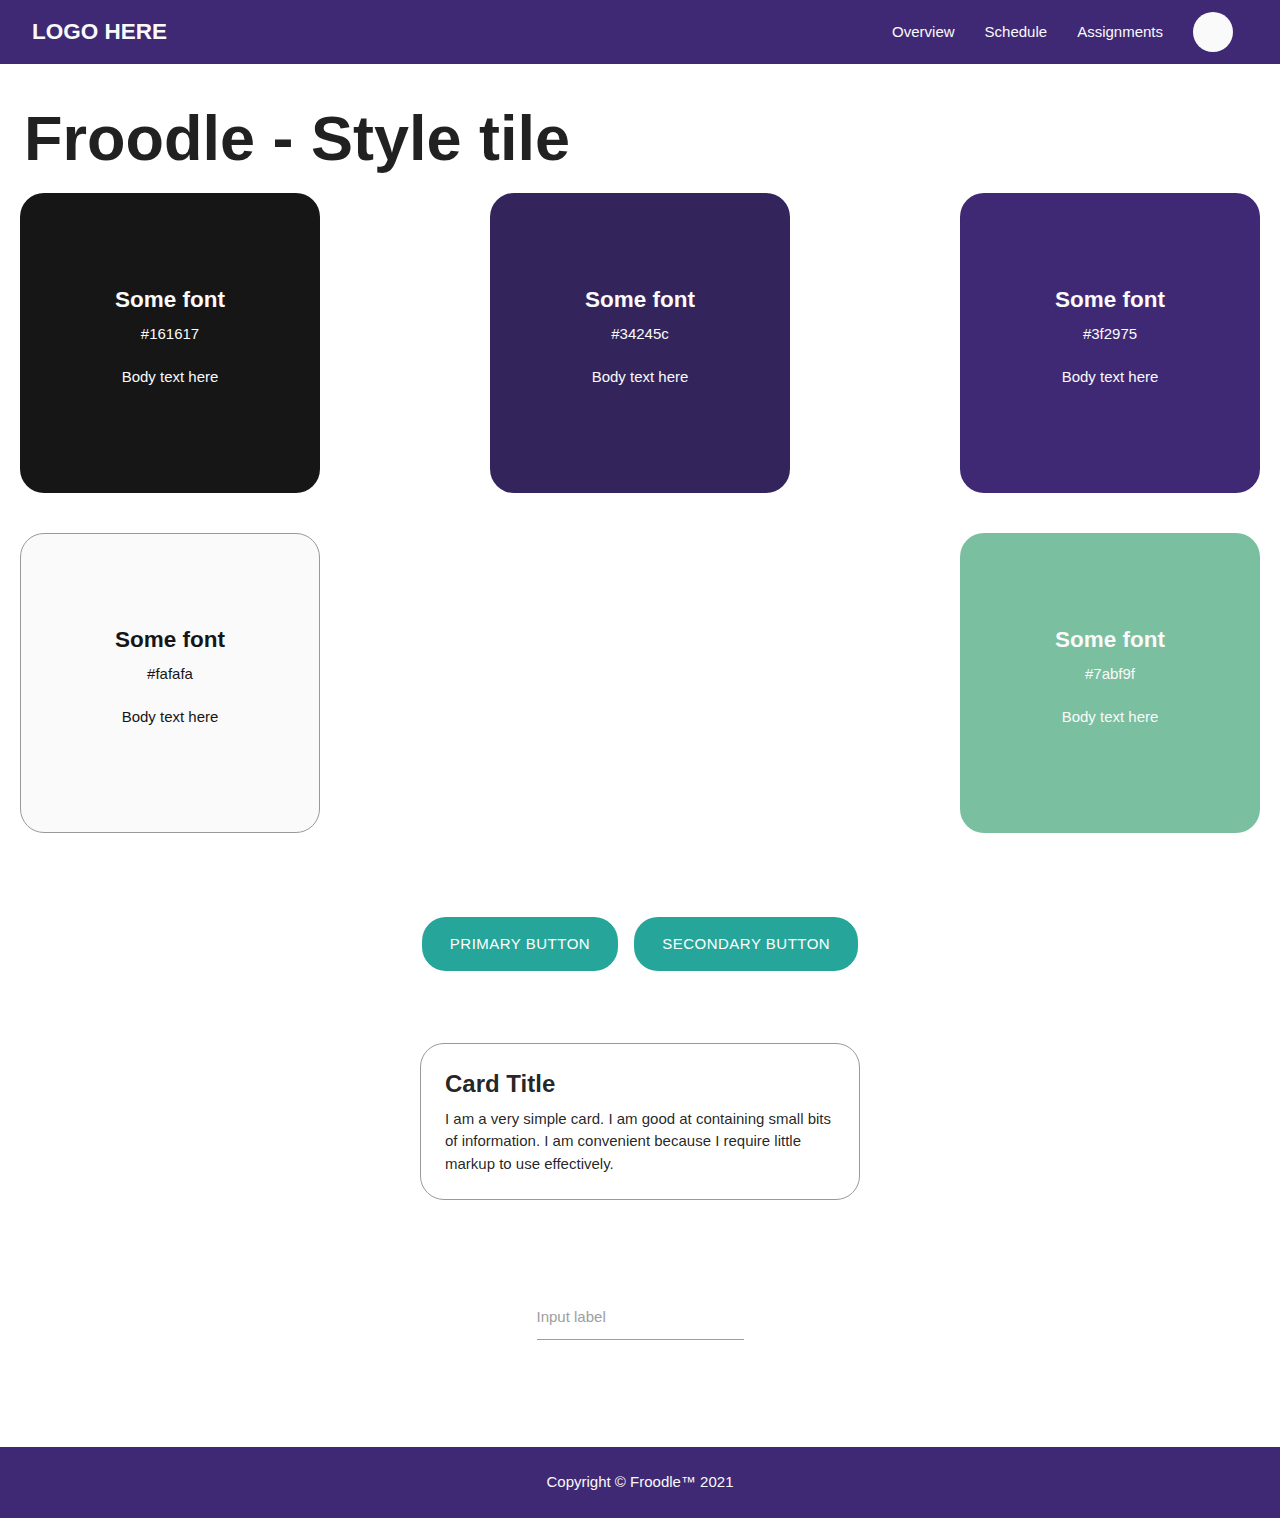
==== styletile/index.html @ 574e4dd0 "initial styletile commit" ====
<!DOCTYPE html>
<html lang="en">
	<head>
		<meta charset="UTF-8" />
		<meta http-equiv="X-UA-Compatible" content="IE=edge" />
		<meta name="viewport" content="width=device-width, initial-scale=1.0" />
		<link type="text/css" rel="stylesheet" href="css/materialize.min.css" media="screen,projection" />
		<link rel="stylesheet" href="css/style.css" />
		<title>Froodle - Style tile</title>
	</head>
	<body>
		<section id="navigation container">
			<header>
				<nav>
					<a href="#" class="nav-logo nav-logo-link"><h1>LOGO HERE</h1></a>

					<ul id="mobile-nav">
						<li>
							<div class="burgermenu-icon">
								<div class="bar"></div>
								<div class="bar"></div>
								<div class="bar"></div>
							</div>
						</li>
					</ul>

					<ul id="desktop-nav">
						<li>
							<a href="#" class="nav-link">Overview</a>
						</li>
						<li>
							<a href="#" class="nav-link">Schedule</a>
						</li>
						<li>
							<a href="#" class="nav-link">Assignments</a>
						</li>
						<li>
							<a href="#" class="nav-link">
								<div class="avatar"></div>
							</a>
						</li>
					</ul>
				</nav>
			</header>
		</section>

		<h1 id="style-tile-heading">Froodle - Style tile</h1>

		<section class="color-font-container">
			<article class="item color-1">
				<h2>Some font</h2>
				<p>#161617</p>
				<p>Body text here</p>
			</article>
			<article class="item color-2">
				<h2>Some font</h2>
				<p>#34245c</p>
				<p>Body text here</p>
			</article>
			<article class="item color-3">
				<h2>Some font</h2>
				<p>#3f2975</p>
				<p>Body text here</p>
			</article>
			<article class="item color-4">
				<h2>Some font</h2>
				<p>#fafafa</p>
				<p>Body text here</p>
			</article>
			<article class="item color-5">
				<h2>Some font</h2>
				<p>#7abf9f</p>
				<p>Body text here</p>
			</article>
		</section>

		<section id="btns-container">
			<button class="waves-effect waves-light btn btn-large" data-target="modal1">Primary button</button>
			<button class="waves-effect waves-light btn btn-large">Secondary button</button>
		</section>

		<section id="card-container">
			<article class="card white darken-1">
				<div class="card-content">
					<span class="card-title">Card Title</span>
					<p>I am a very simple card. I am good at containing small bits of information. I am convenient because I require little markup to use effectively.</p>
				</div>
			</article>
		</section>

		<section id="input-container">
			<div class="row">
				<form>
					<div>
						<div class="input-field">
							<input id="last_name" type="text" class="validate" />
							<label for="last_name">Input label</label>
						</div>
					</div>
				</form>
			</div>
		</section>

		<footer>
			<p>Copyright &copy; Froodle&trade; 2021</p>
		</footer>

		<script type="text/javascript" src="js/materialize.min.js"></script>
	</body>
</html>
---- styletile/css/style.css ----
@charset "UTF-8";
* {
  -webkit-box-sizing: border-box;
          box-sizing: border-box;
  padding: 0;
  margin: 0;
  -webkit-box-shadow: none !important;
          box-shadow: none !important;
}

img {
  width: 100%;
}

:root {
  font-family: "Arial", sans-serif;
  --color-1: #161617;
  --color-2: #34245c;
  --color-3: #3f2975;
  --color-4: #fafafa;
  --color-5: #7abf9f;
  --italic: italic;
}

h1,
h2,
h3 {
  font-weight: 700;
  margin: 0;
}

h2 {
  font-size: 1.5rem;
}

#style-tile-heading {
  margin: 24px 0 0 24px;
}

.uppercase {
  text-transform: uppercase;
}

.btn {
  margin: 0 8px;
  border-radius: 24px;
}

.card {
  border: 1px solid #999;
  border-radius: 24px;
  max-width: 440px;
}

.card .card-title {
  font-weight: bold;
}

nav {
  margin: 0 0 40px 0;
  padding: 24px 32px;
  background-color: var(--color-3);
  display: -webkit-box;
  display: -ms-flexbox;
  display: flex;
  -webkit-box-align: center;
      -ms-flex-align: center;
          align-items: center;
  -webkit-box-pack: justify;
      -ms-flex-pack: justify;
          justify-content: space-between;
}

nav h1 {
  font-size: 1.5rem;
}

nav .burgermenu-icon {
  cursor: pointer;
}

nav .burgermenu-icon .bar {
  width: 24px;
  height: 2px;
  background-color: var(--color-4);
  margin: 6px 0;
}

nav .burgermenu-icon .bar:first-child {
  width: 8px;
}

nav .burgermenu-icon .bar:last-child {
  width: 16px;
}

nav #desktop-nav {
  display: none;
  -webkit-box-align: center;
      -ms-flex-align: center;
          align-items: center;
}

nav ul {
  list-style: none;
}

nav ul .avatar {
  width: 40px;
  height: 40px;
  border-radius: 24px;
  background: var(--color-4);
}

nav .nav-link,
nav .nav-logo-link {
  text-decoration: none;
  color: var(--color-4);
}

footer {
  padding: 24px 32px;
  background-color: var(--color-3);
  color: var(--color-4);
  display: -webkit-box;
  display: -ms-flexbox;
  display: flex;
  -webkit-box-align: center;
      -ms-flex-align: center;
          align-items: center;
  -webkit-box-pack: center;
      -ms-flex-pack: center;
          justify-content: center;
}

.color-font-container {
  display: -webkit-box;
  display: -ms-flexbox;
  display: flex;
  -ms-flex-wrap: wrap;
      flex-wrap: wrap;
  -webkit-box-align: center;
      -ms-flex-align: center;
          align-items: center;
  -webkit-box-pack: justify;
      -ms-flex-pack: justify;
          justify-content: space-between;
}

.color-font-container .item {
  display: -webkit-box;
  display: -ms-flexbox;
  display: flex;
  -webkit-box-pack: center;
      -ms-flex-pack: center;
          justify-content: center;
  -webkit-box-align: center;
      -ms-flex-align: center;
          align-items: center;
  -webkit-box-orient: vertical;
  -webkit-box-direction: normal;
      -ms-flex-direction: column;
          flex-direction: column;
  height: 300px;
  width: 100%;
  margin: 20px;
  border-radius: 24px;
  padding: 10px;
}

.color-font-container .item p {
  margin: 10px;
  text-align: center;
}

.color-font-container .color-1 {
  color: var(--color-4);
  background: var(--color-1);
}

.color-font-container .color-2 {
  color: var(--color-4);
  background: var(--color-2);
}

.color-font-container .color-3 {
  color: var(--color-4);
  background: var(--color-3);
}

.color-font-container .color-4 {
  color: var(--color-1);
  background: var(--color-4);
  border: 1px solid #999;
}

.color-font-container .color-5 {
  color: var(--color-4);
  background: var(--color-5);
}

.color-font-container .quote {
  font-family: "Playfair Display", serif;
  font-style: var(--italic);
}

.color-font-container .quote::before {
  content: "“";
  font-style: var(--italic);
}

.color-font-container .quote::after {
  content: "”";
  font-style: var(--italic);
}

#btns-container,
#card-container,
#input-container {
  margin: 5% 0;
  width: 100%;
  display: -webkit-box;
  display: -ms-flexbox;
  display: flex;
  -webkit-box-pack: center;
      -ms-flex-pack: center;
          justify-content: center;
}

@media only screen and (min-width: 920px) {
  nav #mobile-nav {
    display: none;
  }
  nav #desktop-nav {
    display: -webkit-box;
    display: -ms-flexbox;
    display: flex;
  }
  .color-font-container .item {
    width: 300px;
  }
}
/*# sourceMappingURL=style.css.map */
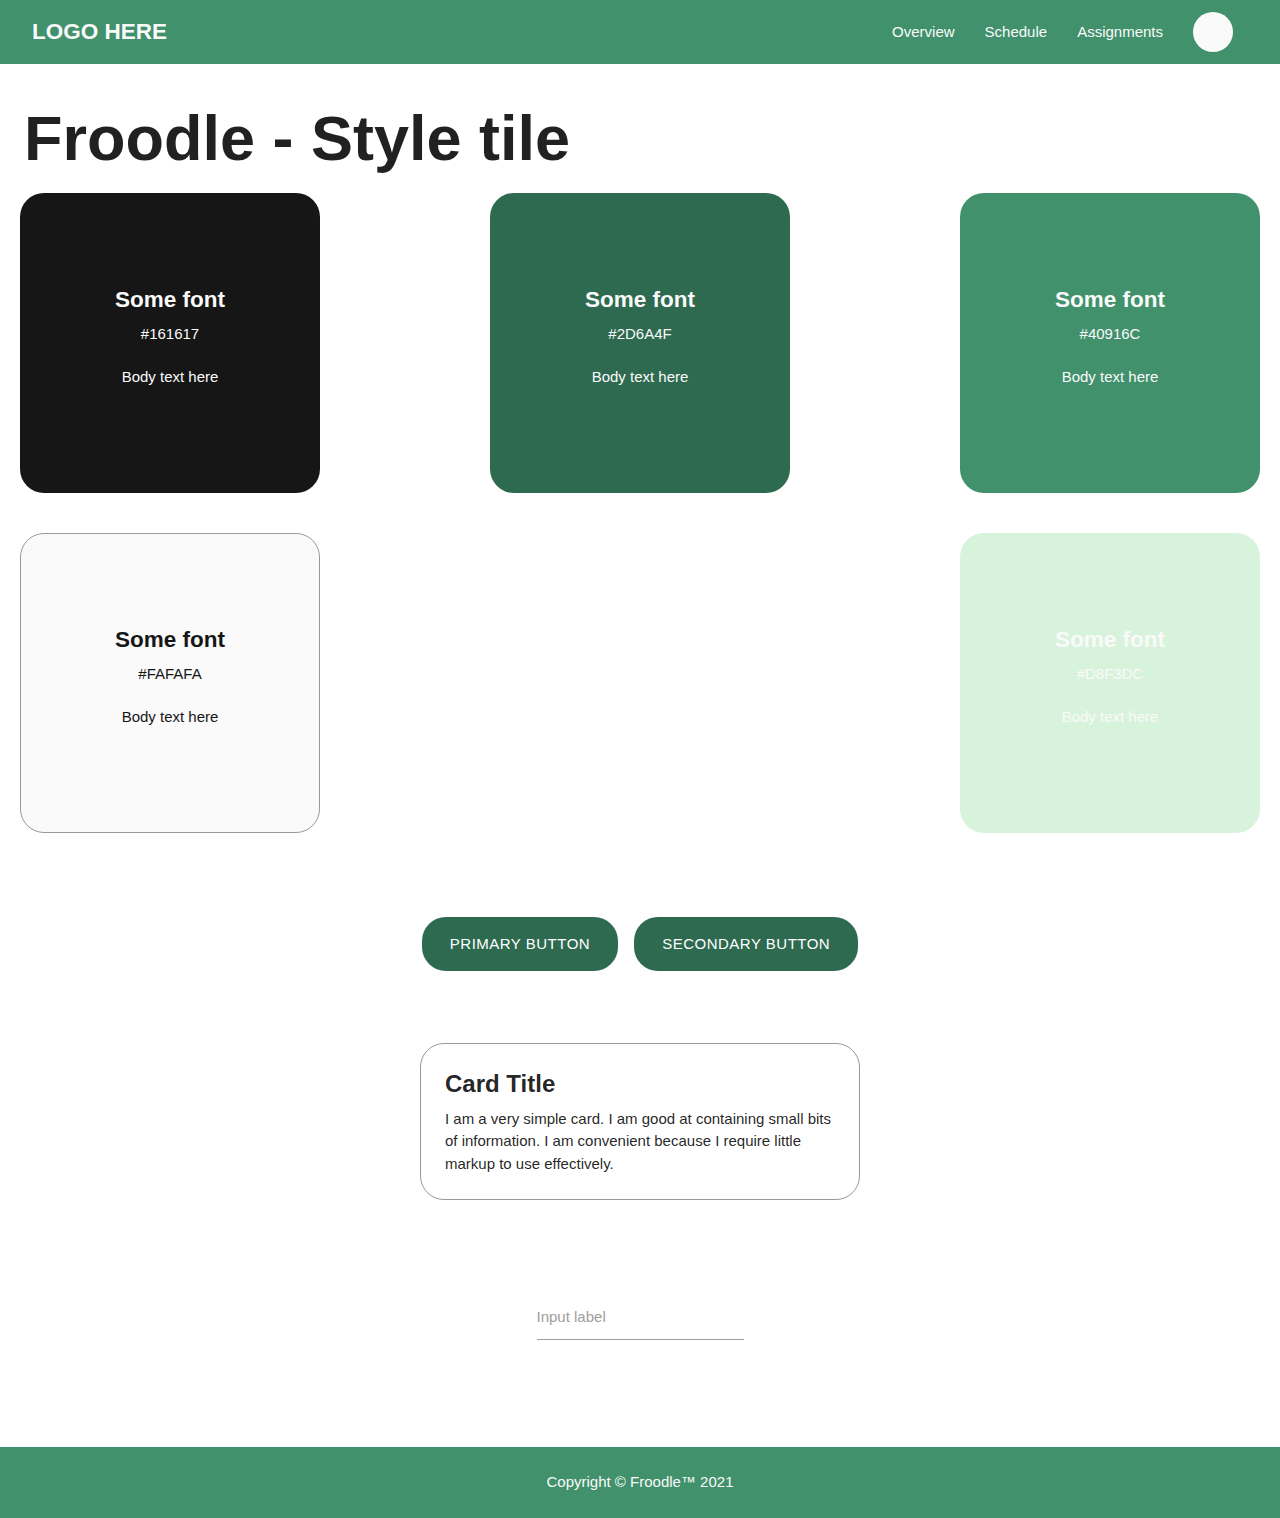
==== commit 3b3f14e4: "font colors" ====
--- a/styletile/index.html
+++ b/styletile/index.html
@@ -1,110 +1,116 @@
 <!DOCTYPE html>
 <html lang="en">
-	<head>
-		<meta charset="UTF-8" />
-		<meta http-equiv="X-UA-Compatible" content="IE=edge" />
-		<meta name="viewport" content="width=device-width, initial-scale=1.0" />
-		<link type="text/css" rel="stylesheet" href="css/materialize.min.css" media="screen,projection" />
-		<link rel="stylesheet" href="css/style.css" />
-		<title>Froodle - Style tile</title>
-	</head>
-	<body>
-		<section id="navigation container">
-			<header>
-				<nav>
-					<a href="#" class="nav-logo nav-logo-link"><h1>LOGO HERE</h1></a>
 
-					<ul id="mobile-nav">
-						<li>
-							<div class="burgermenu-icon">
-								<div class="bar"></div>
-								<div class="bar"></div>
-								<div class="bar"></div>
-							</div>
-						</li>
-					</ul>
+<head>
+	<meta charset="UTF-8" />
+	<meta http-equiv="X-UA-Compatible" content="IE=edge" />
+	<meta name="viewport" content="width=device-width, initial-scale=1.0" />
+	<link type="text/css" rel="stylesheet" href="css/materialize.min.css" media="screen,projection" />
+	<link rel="stylesheet" href="css/style.css" />
+	<title>Froodle - Style tile</title>
+</head>
 
-					<ul id="desktop-nav">
-						<li>
-							<a href="#" class="nav-link">Overview</a>
-						</li>
-						<li>
-							<a href="#" class="nav-link">Schedule</a>
-						</li>
-						<li>
-							<a href="#" class="nav-link">Assignments</a>
-						</li>
-						<li>
-							<a href="#" class="nav-link">
-								<div class="avatar"></div>
-							</a>
-						</li>
-					</ul>
-				</nav>
-			</header>
-		</section>
+<body>
+	<section id="navigation container">
+		<header>
+			<nav>
+				<a href="#" class="nav-logo nav-logo-link">
+					<h1>LOGO HERE</h1>
+				</a>
 
-		<h1 id="style-tile-heading">Froodle - Style tile</h1>
+				<ul id="mobile-nav">
+					<li>
+						<div class="burgermenu-icon">
+							<div class="bar"></div>
+							<div class="bar"></div>
+							<div class="bar"></div>
+						</div>
+					</li>
+				</ul>
 
-		<section class="color-font-container">
-			<article class="item color-1">
-				<h2>Some font</h2>
-				<p>#161617</p>
-				<p>Body text here</p>
-			</article>
-			<article class="item color-2">
-				<h2>Some font</h2>
-				<p>#34245c</p>
-				<p>Body text here</p>
-			</article>
-			<article class="item color-3">
-				<h2>Some font</h2>
-				<p>#3f2975</p>
-				<p>Body text here</p>
-			</article>
-			<article class="item color-4">
-				<h2>Some font</h2>
-				<p>#fafafa</p>
-				<p>Body text here</p>
-			</article>
-			<article class="item color-5">
-				<h2>Some font</h2>
-				<p>#7abf9f</p>
-				<p>Body text here</p>
-			</article>
-		</section>
+				<ul id="desktop-nav">
+					<li>
+						<a href="#" class="nav-link">Overview</a>
+					</li>
+					<li>
+						<a href="#" class="nav-link">Schedule</a>
+					</li>
+					<li>
+						<a href="#" class="nav-link">Assignments</a>
+					</li>
+					<li>
+						<a href="#" class="nav-link">
+							<div class="avatar"></div>
+						</a>
+					</li>
+				</ul>
+			</nav>
+		</header>
+	</section>
 
-		<section id="btns-container">
-			<button class="waves-effect waves-light btn btn-large" data-target="modal1">Primary button</button>
-			<button class="waves-effect waves-light btn btn-large">Secondary button</button>
-		</section>
+	<h1 id="style-tile-heading">Froodle - Style tile</h1>
 
-		<section id="card-container">
-			<article class="card white darken-1">
-				<div class="card-content">
-					<span class="card-title">Card Title</span>
-					<p>I am a very simple card. I am good at containing small bits of information. I am convenient because I require little markup to use effectively.</p>
+	<section class="color-font-container">
+		<article class="item color-1">
+			<h2>Some font</h2>
+			<p>#161617</p>
+			<p>Body text here</p>
+		</article>
+		<article class="item color-2">
+			<h2>Some font</h2>
+			<p>#2D6A4F</p>
+			<p>Body text here</p>
+		</article>
+		<article class="item color-3">
+			<h2>Some font</h2>
+			<p>#40916C</p>
+			<p>Body text here</p>
+		</article>
+		<article class="item color-4">
+			<h2>Some font</h2>
+			<p>#FAFAFA</p>
+			<p>Body text here</p>
+		</article>
+		<article class="item color-5">
+			<h2>Some font</h2>
+			<p>#D8F3DC</p>
+			<p>Body text here</p>
+		</article>
+	</section>
+
+	<section id="btns-container">
+		<button class="waves-effect waves-light btn btn-large" data-target="modal1">Primary button</button>
+		<button class="waves-effect waves-light btn btn-large">Secondary button</button>
+	</section>
+
+	<section id="card-container">
+		<article class="card white darken-1">
+			<div class="card-content">
+				<span class="card-title">Card Title</span>
+				<p>I am a very simple card. I am good at containing small bits of information. I am convenient because I
+					require little markup to use effectively.</p>
+			</div>
+		</article>
+	</section>
+
+	<section id="input-container">
+		<div class="row">
+			<form>
+				<div>
+					<div class="input-field">
+						<input id="last_name" type="text" class="validate" />
+						<label for="last_name">Input label</label>
+					</div>
 				</div>
-			</article>
-		</section>
+			</form>
+		</div>
+	</section>
 
-		<section id="input-container">
-			<div class="row">
-				<form>
-					<div>
-						<div class="input-field">
-							<input id="last_name" type="text" class="validate" />
-							<label for="last_name">Input label</label>
-						</div>
-					</div>
-				</form>
-			</div>
-		</section>
+	<footer>
+		<p>Copyright &copy; Froodle&trade; 2021</p>
+	</footer>
 
-		<footer>
-			<p>Copyright &copy; Froodle&trade; 2021</p>
-		</footer>
+	<script type="text/javascript" src="js/materialize.min.js"></script>
+</body>
 
-		<script type="text/javascript" src="js/materialize.min.js"></script>
-	</body>
-</html>
+</html>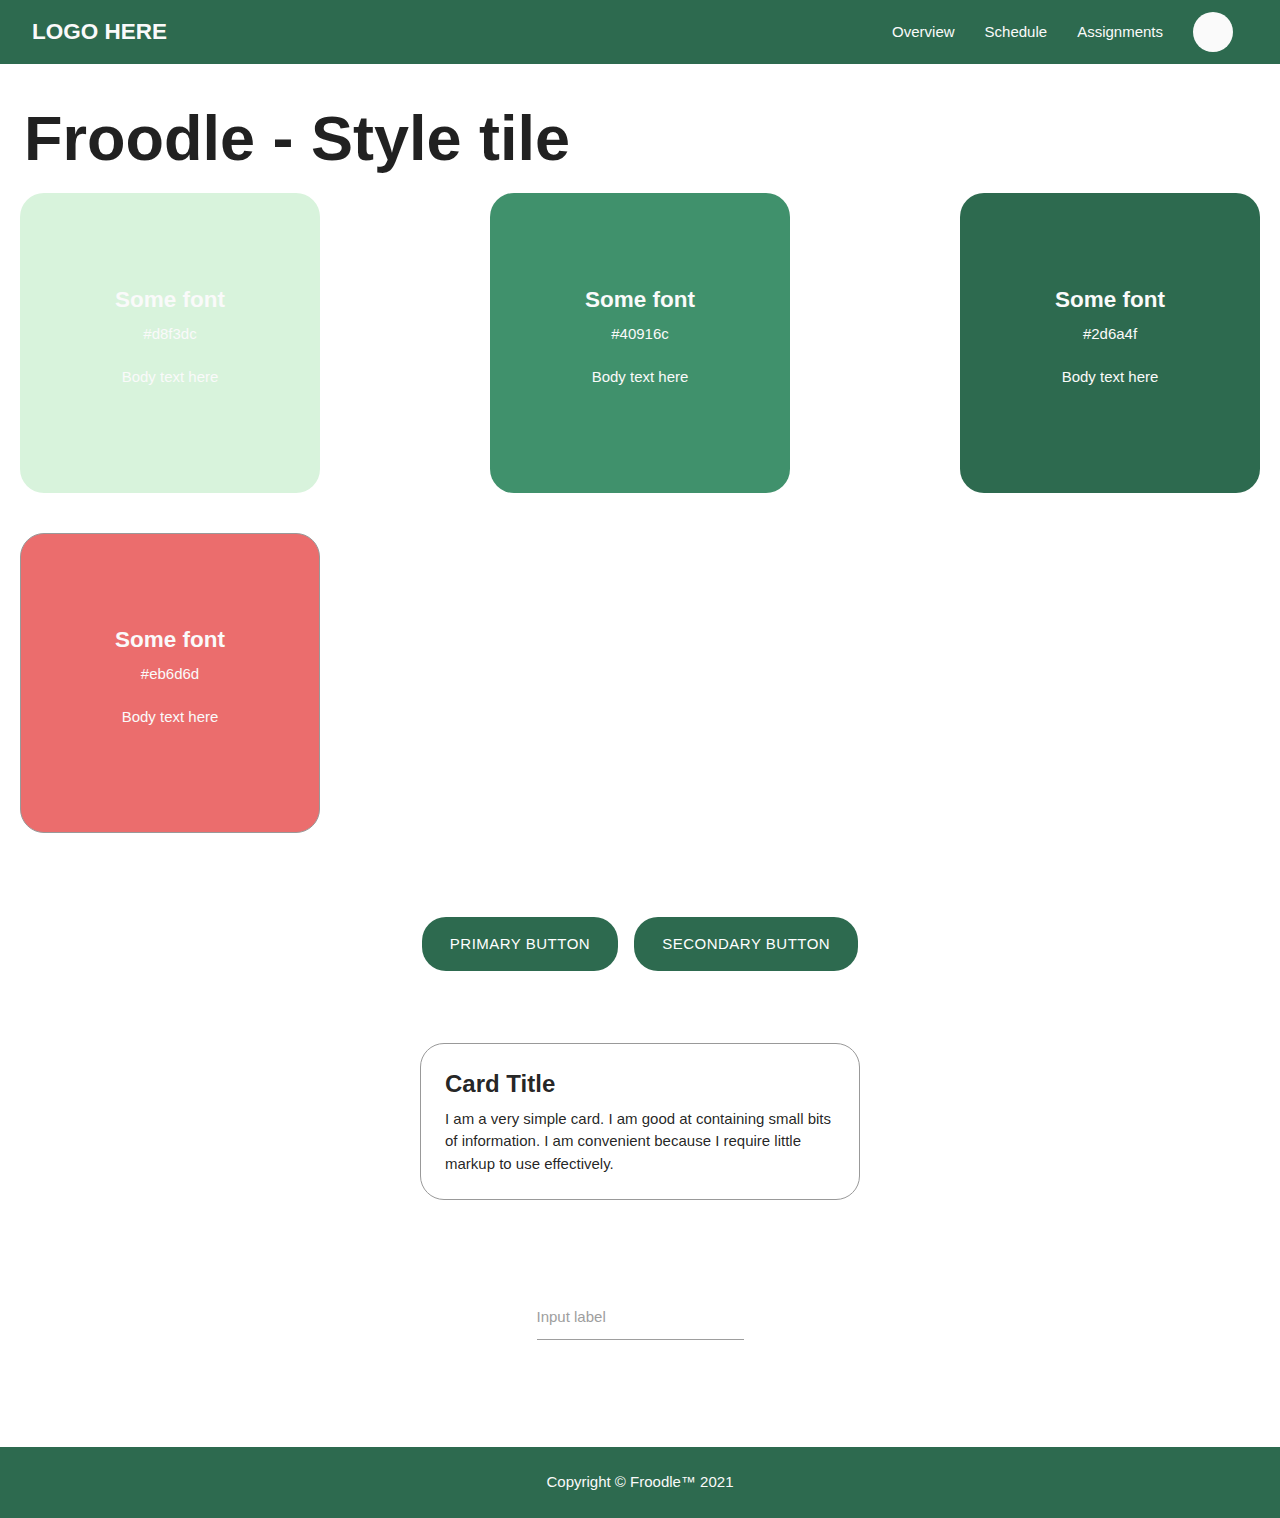
==== commit 85509c13: "compile sass" ====
--- a/styletile/index.html
+++ b/styletile/index.html
@@ -53,29 +53,25 @@
 	<section class="color-font-container">
 		<article class="item color-1">
 			<h2>Some font</h2>
-			<p>#161617</p>
+			<p>#d8f3dc</p>
 			<p>Body text here</p>
 		</article>
 		<article class="item color-2">
 			<h2>Some font</h2>
-			<p>#2D6A4F</p>
+			<p>#40916c</p>
 			<p>Body text here</p>
 		</article>
 		<article class="item color-3">
 			<h2>Some font</h2>
-			<p>#40916C</p>
+			<p>#2d6a4f</p>
 			<p>Body text here</p>
 		</article>
 		<article class="item color-4">
 			<h2>Some font</h2>
-			<p>#FAFAFA</p>
+			<p>#eb6d6d</p>
 			<p>Body text here</p>
 		</article>
-		<article class="item color-5">
-			<h2>Some font</h2>
-			<p>#D8F3DC</p>
-			<p>Body text here</p>
-		</article>
+
 	</section>
 
 	<section id="btns-container">
--- a/styletile/css/style.css
+++ b/styletile/css/style.css
@@ -1,11 +1,8 @@
 @charset "UTF-8";
-
 * {
-  -webkit-box-sizing: border-box;
   box-sizing: border-box;
   padding: 0;
   margin: 0;
-  -webkit-box-shadow: none !important;
   box-shadow: none !important;
 }
 
@@ -15,12 +12,6 @@
 
 :root {
   font-family: "Arial", sans-serif;
-  --color-1: #161617;
-  --color-2: #2D6A4F;
-  --color-3: #40916C;
-  --color-4: #FAFAFA;
-  --color-5: #D8F3DC;
-  --italic: italic;
 }
 
 h1,
@@ -52,7 +43,6 @@
   border-radius: 24px;
   max-width: 440px;
 }
-
 .card .card-title {
   font-weight: bold;
 }
@@ -60,107 +50,67 @@
 nav {
   margin: 0 0 40px 0;
   padding: 24px 32px;
-  background-color: var(--color-3);
-  display: -webkit-box;
-  display: -ms-flexbox;
+  background-color: #2d6a4f;
   display: flex;
-  -webkit-box-align: center;
-  -ms-flex-align: center;
   align-items: center;
-  -webkit-box-pack: justify;
-  -ms-flex-pack: justify;
   justify-content: space-between;
 }
-
 nav h1 {
   font-size: 1.5rem;
 }
-
 nav .burgermenu-icon {
   cursor: pointer;
 }
-
 nav .burgermenu-icon .bar {
   width: 24px;
   height: 2px;
-  background-color: var(--color-4);
+  background-color: #fafafa;
   margin: 6px 0;
 }
-
 nav .burgermenu-icon .bar:first-child {
   width: 8px;
 }
-
 nav .burgermenu-icon .bar:last-child {
   width: 16px;
 }
-
 nav #desktop-nav {
   display: none;
-  -webkit-box-align: center;
-  -ms-flex-align: center;
   align-items: center;
 }
-
 nav ul {
   list-style: none;
 }
-
 nav ul .avatar {
   width: 40px;
   height: 40px;
   border-radius: 24px;
-  background: var(--color-4);
+  background: #fafafa;
 }
-
 nav .nav-link,
 nav .nav-logo-link {
   text-decoration: none;
-  color: var(--color-4);
+  color: #fafafa;
 }
 
 footer {
   padding: 24px 32px;
-  background-color: var(--color-3);
-  color: var(--color-4);
-  display: -webkit-box;
-  display: -ms-flexbox;
+  background-color: #2d6a4f;
+  color: #fafafa;
   display: flex;
-  -webkit-box-align: center;
-  -ms-flex-align: center;
   align-items: center;
-  -webkit-box-pack: center;
-  -ms-flex-pack: center;
   justify-content: center;
 }
 
 .color-font-container {
-  display: -webkit-box;
-  display: -ms-flexbox;
   display: flex;
-  -ms-flex-wrap: wrap;
   flex-wrap: wrap;
-  -webkit-box-align: center;
-  -ms-flex-align: center;
   align-items: center;
-  -webkit-box-pack: justify;
-  -ms-flex-pack: justify;
   justify-content: space-between;
 }
-
 .color-font-container .item {
-  display: -webkit-box;
-  display: -ms-flexbox;
   display: flex;
-  -webkit-box-pack: center;
-  -ms-flex-pack: center;
   justify-content: center;
-  -webkit-box-align: center;
-  -ms-flex-align: center;
   align-items: center;
-  -webkit-box-orient: vertical;
-  -webkit-box-direction: normal;
-  -ms-flex-direction: column;
   flex-direction: column;
   height: 300px;
   width: 100%;
@@ -168,51 +118,38 @@
   border-radius: 24px;
   padding: 10px;
 }
-
 .color-font-container .item p {
   margin: 10px;
   text-align: center;
 }
-
 .color-font-container .color-1 {
-  color: var(--color-4);
-  background: var(--color-1);
+  color: #fafafa;
+  background: #d8f3dc;
 }
-
 .color-font-container .color-2 {
-  color: var(--color-4);
-  background: var(--color-2);
+  color: #fafafa;
+  background: #40916c;
 }
-
 .color-font-container .color-3 {
-  color: var(--color-4);
-  background: var(--color-3);
+  color: #fafafa;
+  background: #2d6a4f;
 }
-
 .color-font-container .color-4 {
-  color: var(--color-1);
-  background: var(--color-4);
+  color: #fafafa;
+  background: #eb6d6d;
   border: 1px solid #999;
 }
-
-.color-font-container .color-5 {
-  color: var(--color-4);
-  background: var(--color-5);
-}
-
 .color-font-container .quote {
   font-family: "Playfair Display", serif;
-  font-style: var(--italic);
+  font-style: italic;
 }
-
 .color-font-container .quote::before {
   content: "“";
-  font-style: var(--italic);
+  font-style: italic;
 }
-
 .color-font-container .quote::after {
   content: "”";
-  font-style: var(--italic);
+  font-style: italic;
 }
 
 #btns-container,
@@ -220,11 +157,7 @@
 #input-container {
   margin: 5% 0;
   width: 100%;
-  display: -webkit-box;
-  display: -ms-flexbox;
   display: flex;
-  -webkit-box-pack: center;
-  -ms-flex-pack: center;
   justify-content: center;
 }
 
@@ -232,10 +165,7 @@
   nav #mobile-nav {
     display: none;
   }
-
   nav #desktop-nav {
-    display: -webkit-box;
-    display: -ms-flexbox;
     display: flex;
   }
 
@@ -244,4 +174,4 @@
   }
 }
 
-/*# sourceMappingURL=style.css.map */+/*# sourceMappingURL=style.css.map */
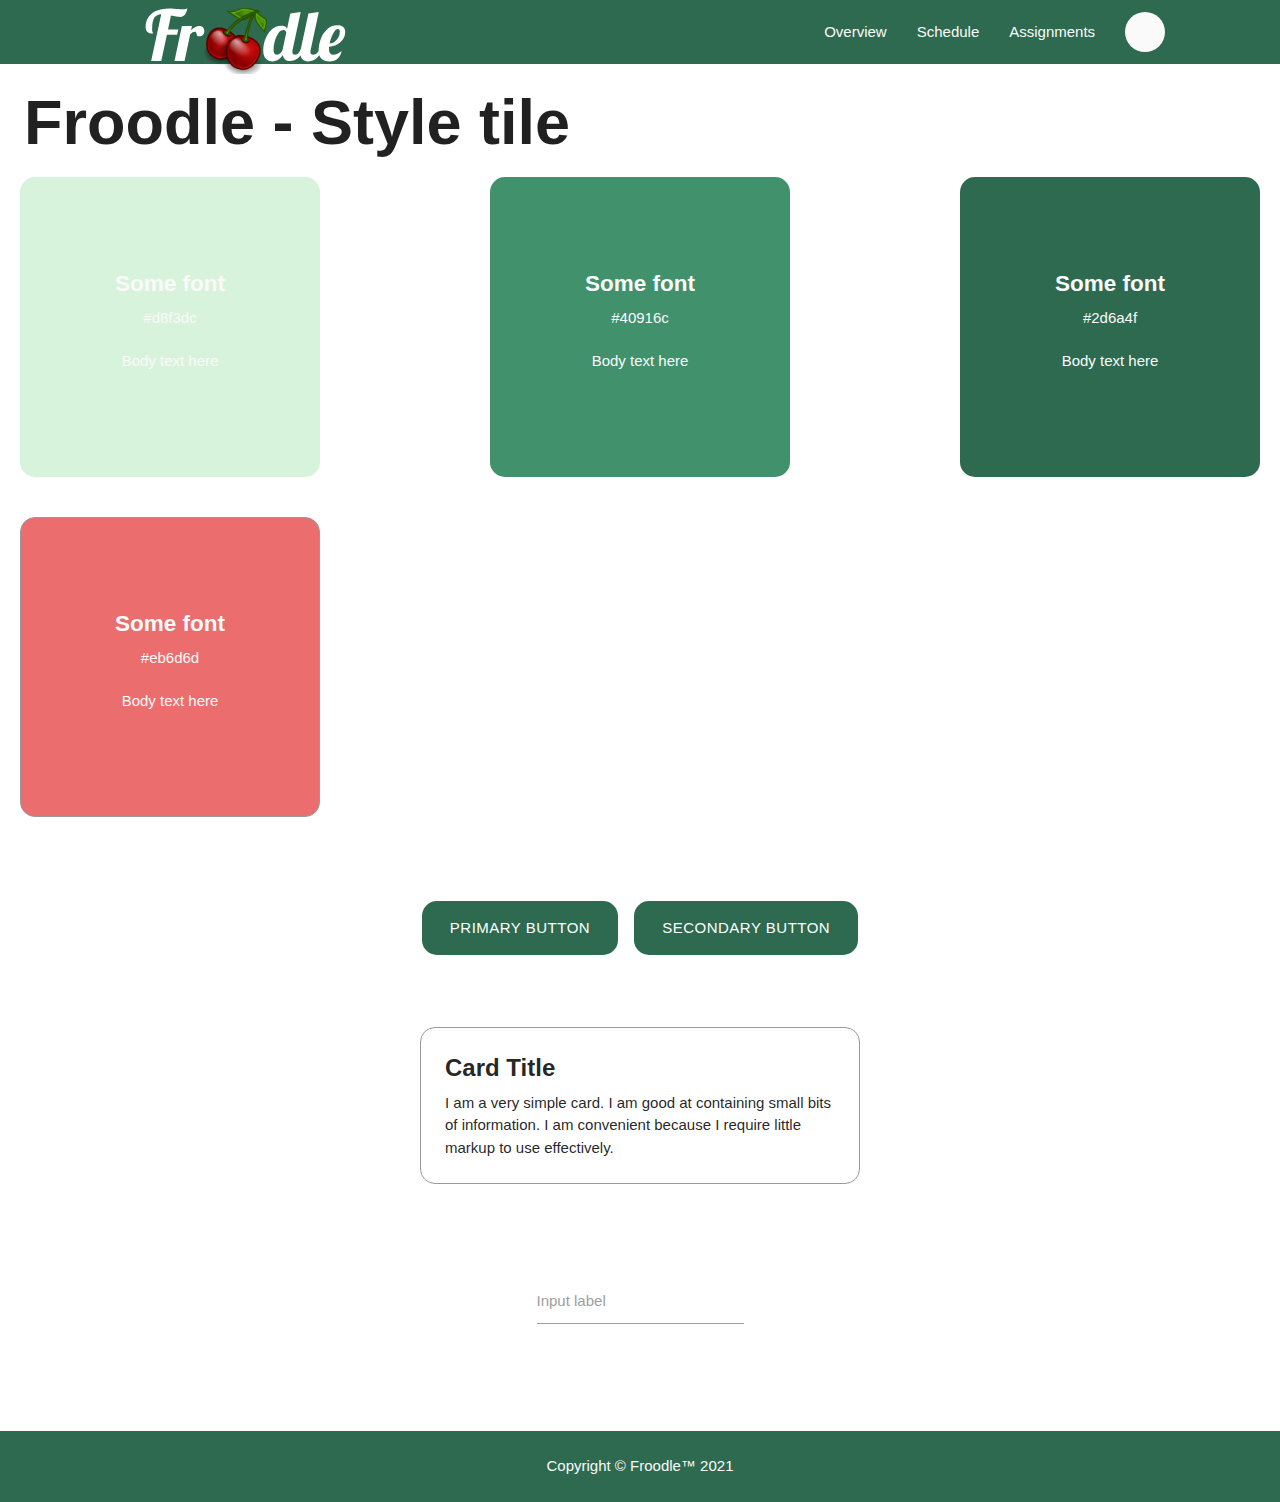
==== commit 7cfd4bd9: ""test"" ====
--- a/styletile/index.html
+++ b/styletile/index.html
@@ -11,14 +11,16 @@
 </head>
 
 <body>
-	<section id="navigation container">
+	<section id="navigation">
 		<header>
-			<nav>
-				<a href="#" class="nav-logo nav-logo-link">
-					<h1>LOGO HERE</h1>
+			<nav class="row">
+				<a href="#" class="nav-logo nav-logo-link col s2 m2 l2 offset-l1 offset-m1 ">
+					<div class="logo-wrapper">
+						<img src="img/logo.svg">
+					</div>
 				</a>
 
-				<ul id="mobile-nav">
+				<ul id="mobile-nav" class="col offset-s8">
 					<li>
 						<div class="burgermenu-icon">
 							<div class="bar"></div>
@@ -28,7 +30,7 @@
 					</li>
 				</ul>
 
-				<ul id="desktop-nav">
+				<ul id="desktop-nav" class="col offset-l4 offset-m3">
 					<li>
 						<a href="#" class="nav-link">Overview</a>
 					</li>
--- a/styletile/css/style.css
+++ b/styletile/css/style.css
@@ -35,12 +35,12 @@
 
 .btn {
   margin: 0 8px;
-  border-radius: 24px;
+  border-radius: 15px;
 }
 
 .card {
   border: 1px solid #999;
-  border-radius: 24px;
+  border-radius: 15px;
   max-width: 440px;
 }
 .card .card-title {
@@ -49,11 +49,21 @@
 
 nav {
   margin: 0 0 40px 0;
-  padding: 24px 32px;
+  padding: 24px 0px;
   background-color: #2d6a4f;
   display: flex;
   align-items: center;
   justify-content: space-between;
+}
+@media only screen and (min-width: 600px) {
+  nav {
+    padding: 24px 32px;
+  }
+}
+@media only screen and (max-width: 600px) {
+  nav .col.s2 {
+    margin-left: unset !important;
+  }
 }
 nav h1 {
   font-size: 1.5rem;
@@ -83,13 +93,20 @@
 nav ul .avatar {
   width: 40px;
   height: 40px;
-  border-radius: 24px;
+  border-radius: 25px;
   background: #fafafa;
 }
 nav .nav-link,
 nav .nav-logo-link {
   text-decoration: none;
   color: #fafafa;
+}
+nav .logo-wrapper {
+  display: flex;
+}
+nav .logo-wrapper img {
+  width: unset;
+  max-height: 95%;
 }
 
 footer {
@@ -115,7 +132,7 @@
   height: 300px;
   width: 100%;
   margin: 20px;
-  border-radius: 24px;
+  border-radius: 15px;
   padding: 10px;
 }
 .color-font-container .item p {
